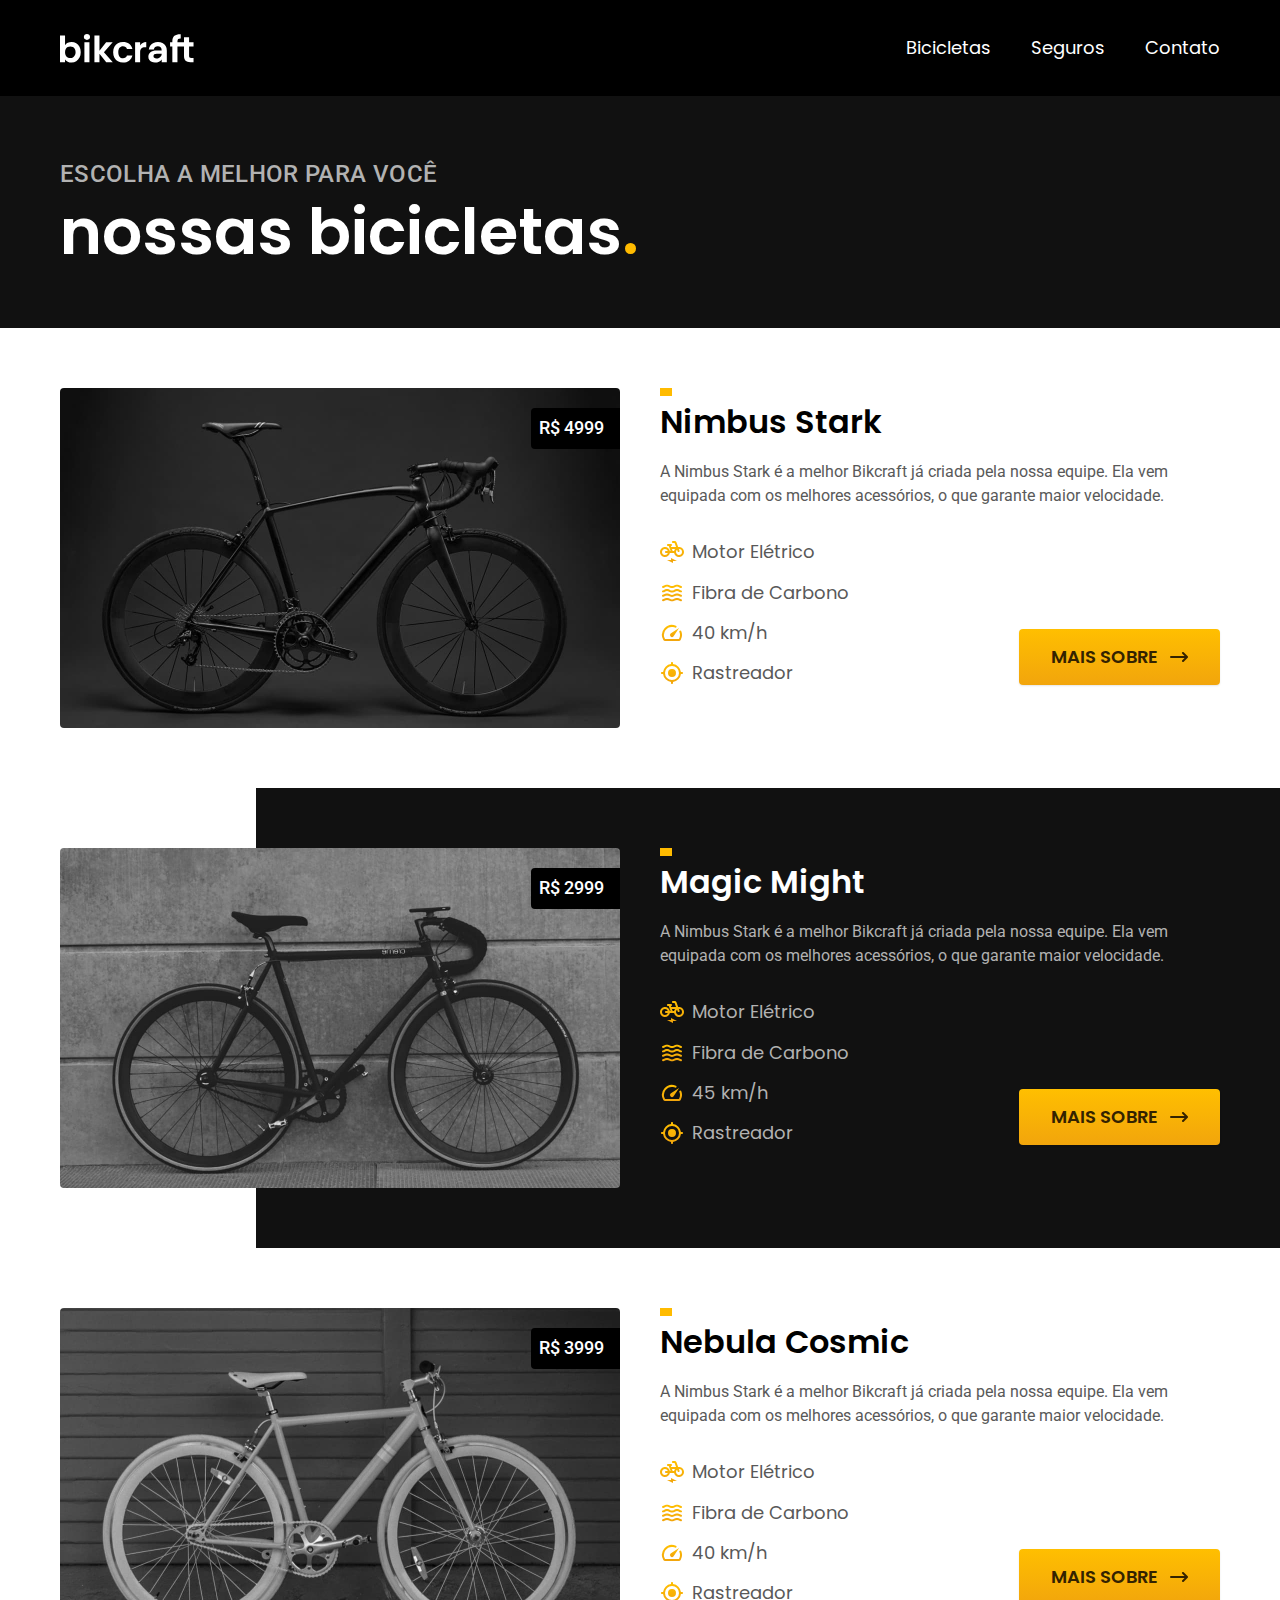
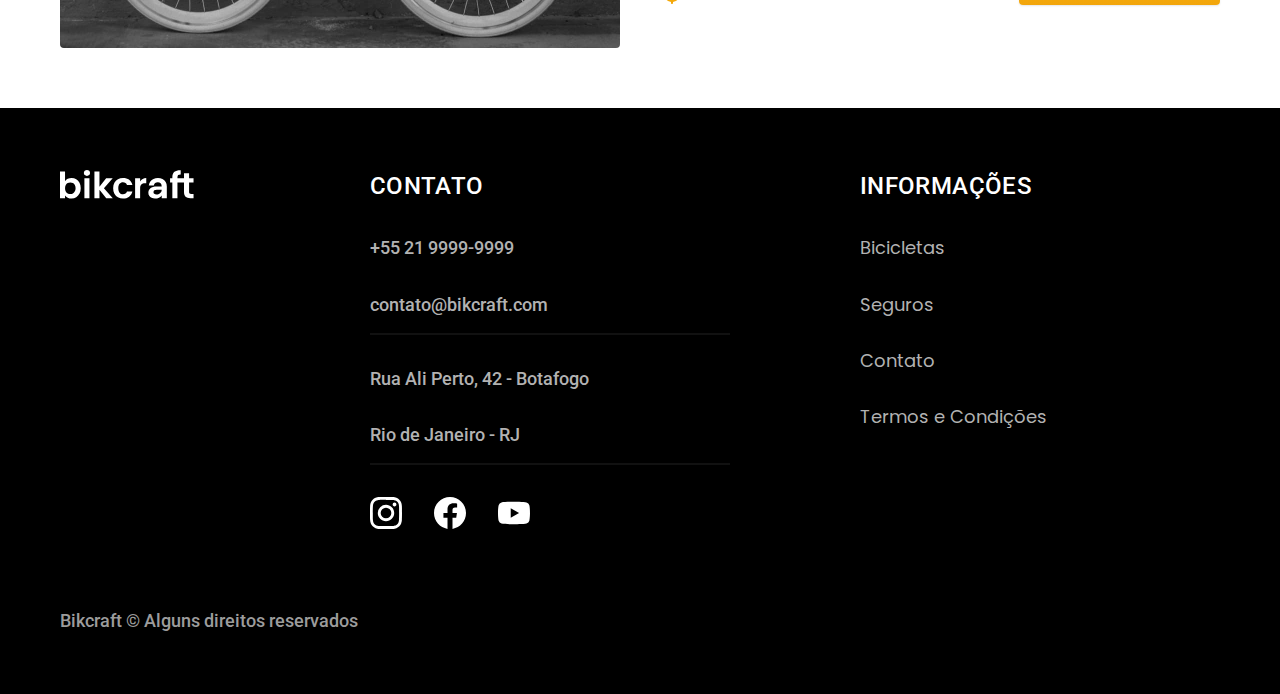
==== bicicletas.html @ 2bfe0961 "bicicletas, seguros, termos" ====
<!DOCTYPE html>
<html lang="pt-br">

<head>
  <meta charset="UTF-8">
  <meta name="viewport" content="width=device-width, initial-scale=1.0">
  <meta name="description" content="Termos e condições.">

  <link rel="stylesheet" href="./css/style.css">
  <link rel="preconnect" href="https://fonts.googleapis.com">
  <link rel="preconnect" href="https://fonts.gstatic.com" crossorigin>
  <link href="https://fonts.googleapis.com/css2?family=Merriweather:ital,wght@1,900&family=Poppins:wght@400;600&family=Roboto:wght@400;500&display=swap" rel="stylesheet">
  <title>Bicicletas | Bikcraft</title>
</head>

<body id="bicicletas">
  <header class="header-bg">
    <div class="header container">
      <a href="./"><img src="./img/bikcraft.svg" alt="Bikcraft"></a>
      <nav aria-label="primaria">
        <ul class="header-menu font-1-m cor-0">
          <li><a href="./bicicletas.html">Bicicletas</a></li>
          <li><a href="./seguros.html">Seguros</a></li>
          <li><a href="./contato.html">Contato</a></li>
        </ul>
      </nav>
    </div>
  </header>

  <main>
    <div class="titulo-bg">
      <div class="titulo container">
        <p class="font-2-l-b cor-5">escolha a melhor para você</p>
        <h1 class="font-1-xxl cor-0">nossas bicicletas<span class="cor-p1">.</span></h1>
      </div>
    </div>

    <div class="bicicletas container">
      <div class="bicicletas-img">
        <img src="./img/bicicletas/nimbus.jpg" alt="bicicleta preta">
        <span class="font-2-m cor-0">R$ 4999</span>
      </div>
      <div class="bicicletas-conteudo">
        <h2 class="font-1-xl">Nimbus Stark</h2>
        <p class="font-2-s cor-8">A Nimbus Stark é a melhor Bikcraft já criada pela nossa equipe. Ela vem equipada com os melhores acessórios, o que garante maior velocidade.</p>
        <ul class="font-1-m cor-8">
          <li><img src="./img/icones/eletrica.svg" alt="">Motor Elétrico</li>
          <li><img src="./img/icones/carbono.svg" alt="">Fibra de Carbono</li>
          <li><img src="./img/icones/velocidade.svg" alt="">40 km/h</li>
          <li><img src="./img/icones/rastreador.svg" alt="">Rastreador</li>
        </ul>
        <a class="botao seta" href="./bicicletas/nimbus.html">Mais sobre</a>
      </div>
    </div>

    <div class="bicicletas-bg">
      <div class="bicicletas container">
        <div class="bicicletas-img">
          <img src="./img/bicicletas/magic.jpg" alt="bicicleta preta">
          <span class="font-2-m cor-0">R$ 2999</span>
        </div>
        <div class="bicicletas-conteudo">
          <h2 class="font-1-xl cor-0">Magic Might</h2>
          <p class="font-2-s cor-5">A Nimbus Stark é a melhor Bikcraft já criada pela nossa equipe. Ela vem equipada com os melhores acessórios, o que garante maior velocidade.</p>
          <ul class="font-1-m cor-5">
            <li><img src="./img/icones/eletrica.svg" alt="">Motor Elétrico</li>
            <li><img src="./img/icones/carbono.svg" alt="">Fibra de Carbono</li>
            <li><img src="./img/icones/velocidade.svg" alt="">45 km/h</li>
            <li><img src="./img/icones/rastreador.svg" alt="">Rastreador</li>
          </ul>
          <a class="botao seta" href="./bicicletas/magic.html">Mais sobre</a>
        </div>
      </div>
    </div>

    <div class="bicicletas container">
      <div class="bicicletas-img">
        <img src="./img/bicicletas/nebula.jpg" alt="bicicleta preta">
        <span class="font-2-m cor-0">R$ 3999</span>
      </div>
      <div class="bicicletas-conteudo">
        <h2 class="font-1-xl">Nebula Cosmic</h2>
        <p class="font-2-s cor-8">A Nimbus Stark é a melhor Bikcraft já criada pela nossa equipe. Ela vem equipada com os melhores acessórios, o que garante maior velocidade.</p>
        <ul class="font-1-m cor-8">
          <li><img src="./img/icones/eletrica.svg" alt="">Motor Elétrico</li>
          <li><img src="./img/icones/carbono.svg" alt="">Fibra de Carbono</li>
          <li><img src="./img/icones/velocidade.svg" alt="">40 km/h</li>
          <li><img src="./img/icones/rastreador.svg" alt="">Rastreador</li>
        </ul>
        <a class="botao seta" href="./bicicletas/nebula.html">Mais sobre</a>
      </div>
    </div>
    </div>


  </main>

  <footer class="footer-bg">
    <div class="footer container">
      <img src="./img/bikcraft.svg" alt="Bikcraft">
      <div class="footer-contato">
        <h3 class="font-2-l-b cor-0">Contato</h3>
        <ul class="font-2-m cor-5">
          <li><a href="tel:+5571999999999">+55 21 9999-9999</a></li>
          <li><a href="mailto:contato@bikcraft.com">contato@bikcraft.com</a></li>
          <li>Rua Ali Perto, 42 - Botafogo</li>
          <li>Rio de Janeiro - RJ</li>
        </ul>
        <div class="footer-redes">
          <a href="./"><img src="./img/redes/instagram.svg" alt="Instagram"></a>
          <a href="./"><img src="./img/redes/facebook.svg" alt="Facebook"></a>
          <a href="./"><img src="./img/redes/youtube.svg" alt="Youtube"></a>
        </div>
      </div>

      <div class="footer-informacoes">
        <h3 class="font-2-l-b cor-0">Informações</h3>
        <nav>
          <ul class="font-1-m cor-5">
            <li><a href="./bicicletas.html">Bicicletas</a></li>
            <li><a href="./seguros.html">Seguros</a></li>
            <li><a href="./contato.html">Contato</a></li>
            <li><a href="./termos.html">Termos e Condições</a></li>
          </ul>
        </nav>
      </div>

      <p class="footer-copy font-2-m cor-6">Bikcraft &copy; Alguns direitos reservados</p>
    </div>

  </footer>
</body>

</html>
---- css/style.css ----
@import "./global/global.css";
@import "./utilidades/tipografia.css";
@import "./global/header.css";
@import "./global/footer.css";

@import "./utilidades/cores.css";

/* utilidades */
@import "./utilidades/componentes.css";

/* Home */
@import "./home/introducao.css";
@import "./home/tecnologia.css";
@import "./home/parceiros.css";
@import "./home/depoimento.css";

/* bicicletas */
@import "./bicicletas/bicicletas-lista.css";
@import "./bicicletas/bicicletas.css";

/* seguros */
@import "./seguros/seguros.css";
@import "./seguros/vantagens.css";
@import "./seguros/perguntas.css";

/* termos */
@import "./termos/termos.css";
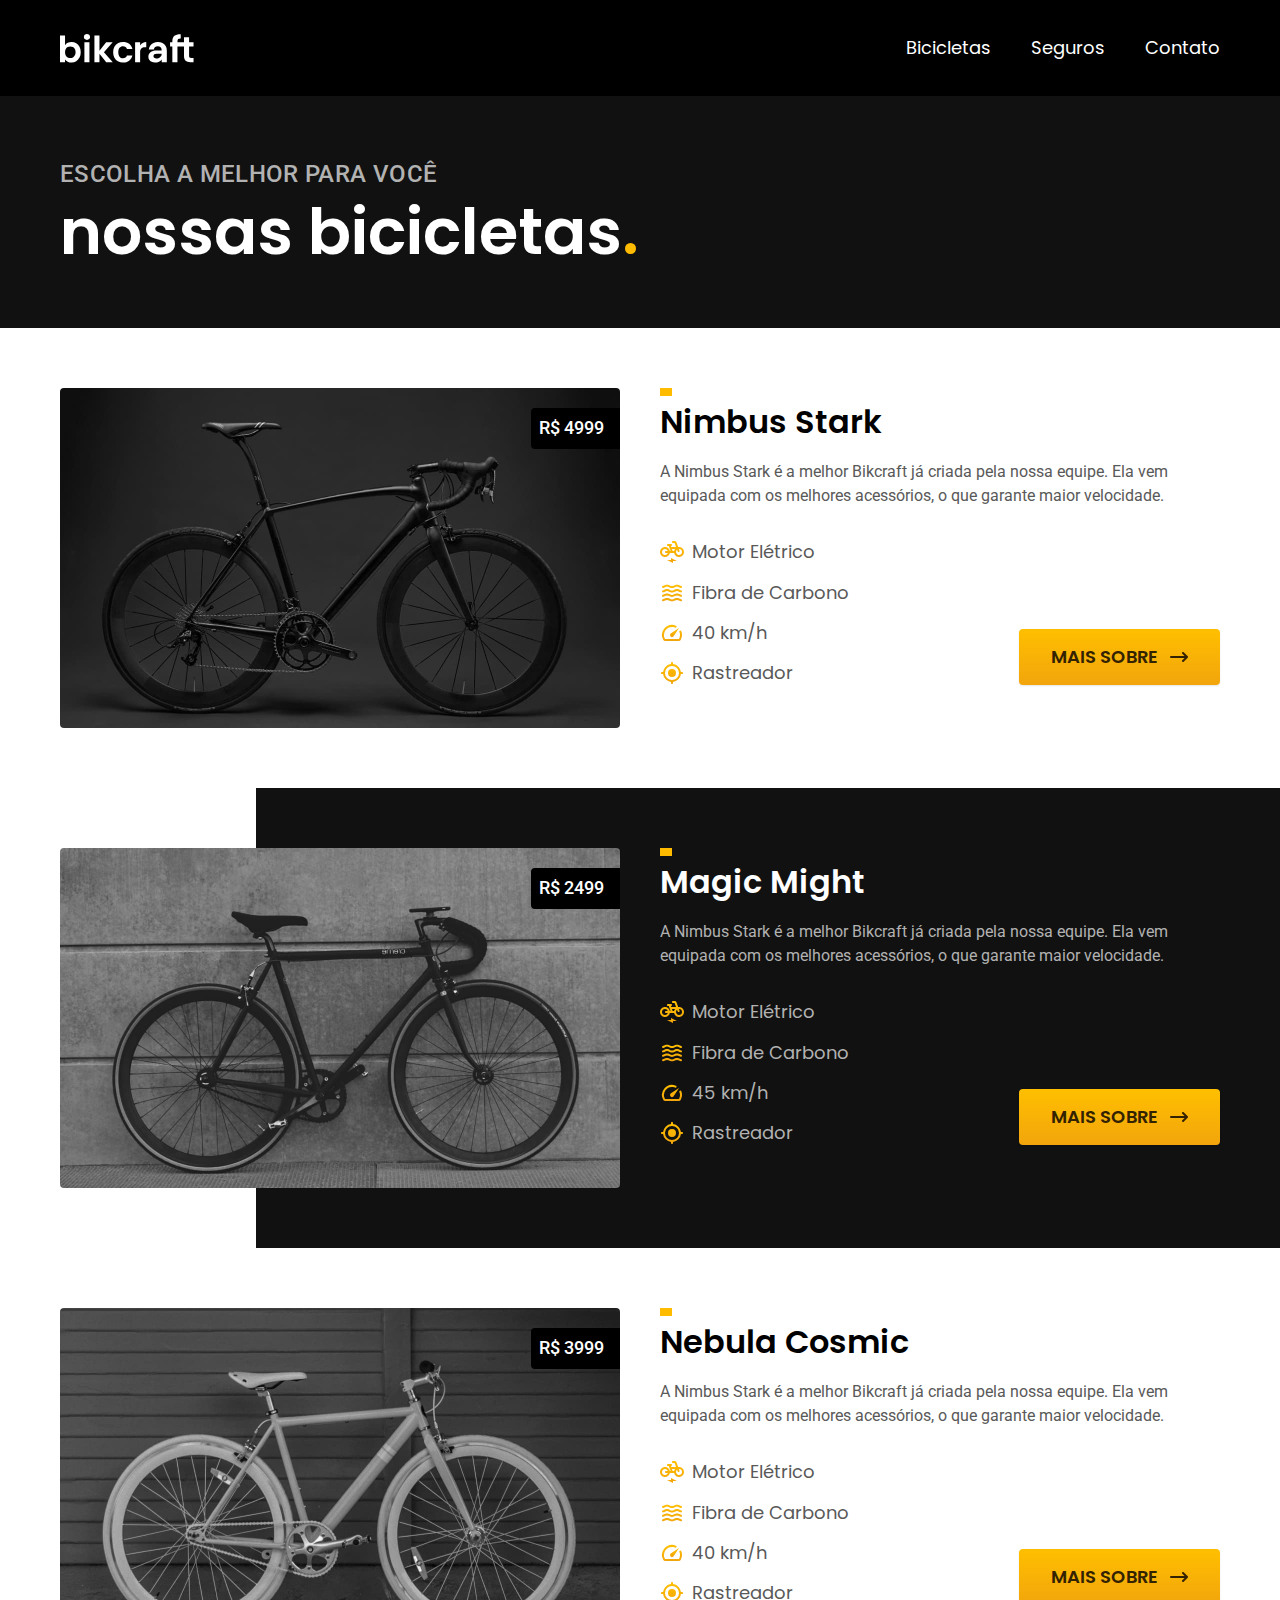
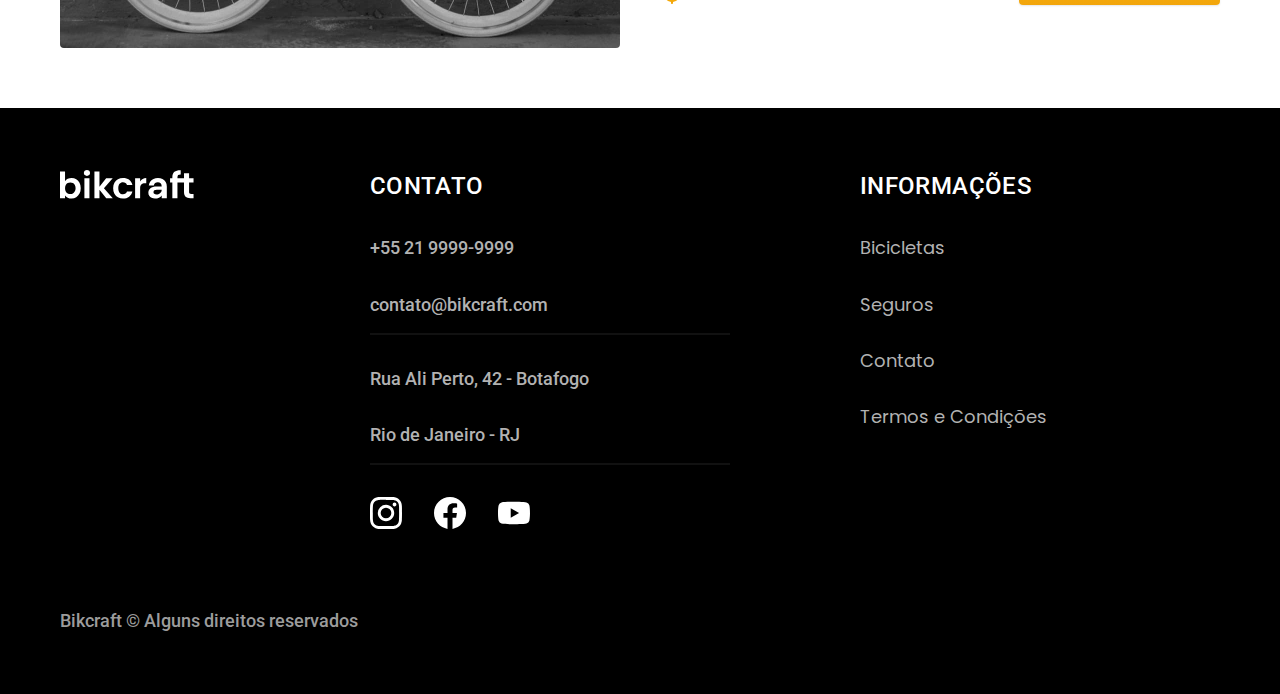
==== commit 6b59a299: "update" ====
--- a/bicicletas.html
+++ b/bicicletas.html
@@ -57,7 +57,7 @@
       <div class="bicicletas container">
         <div class="bicicletas-img">
           <img src="./img/bicicletas/magic.jpg" alt="bicicleta preta">
-          <span class="font-2-m cor-0">R$ 2999</span>
+          <span class="font-2-m cor-0">R$ 2499</span>
         </div>
         <div class="bicicletas-conteudo">
           <h2 class="font-1-xl cor-0">Magic Might</h2>
--- a/css/style.css
+++ b/css/style.css
@@ -7,6 +7,7 @@
 
 /* utilidades */
 @import "./utilidades/componentes.css";
+@import "./utilidades/formulario.css";
 
 /* Home */
 @import "./home/introducao.css";
@@ -18,6 +19,10 @@
 @import "./bicicletas/bicicletas-lista.css";
 @import "./bicicletas/bicicletas.css";
 
+/* bicicleta */
+@import "./bicicleta/bicicleta.css";
+@import "./bicicleta/seguro.css";
+
 /* seguros */
 @import "./seguros/seguros.css";
 @import "./seguros/vantagens.css";
@@ -25,3 +30,7 @@
 
 /* termos */
 @import "./termos/termos.css";
+
+/* contato */
+@import "./contato/contato.css";
+@import "./contato/lojas.css";
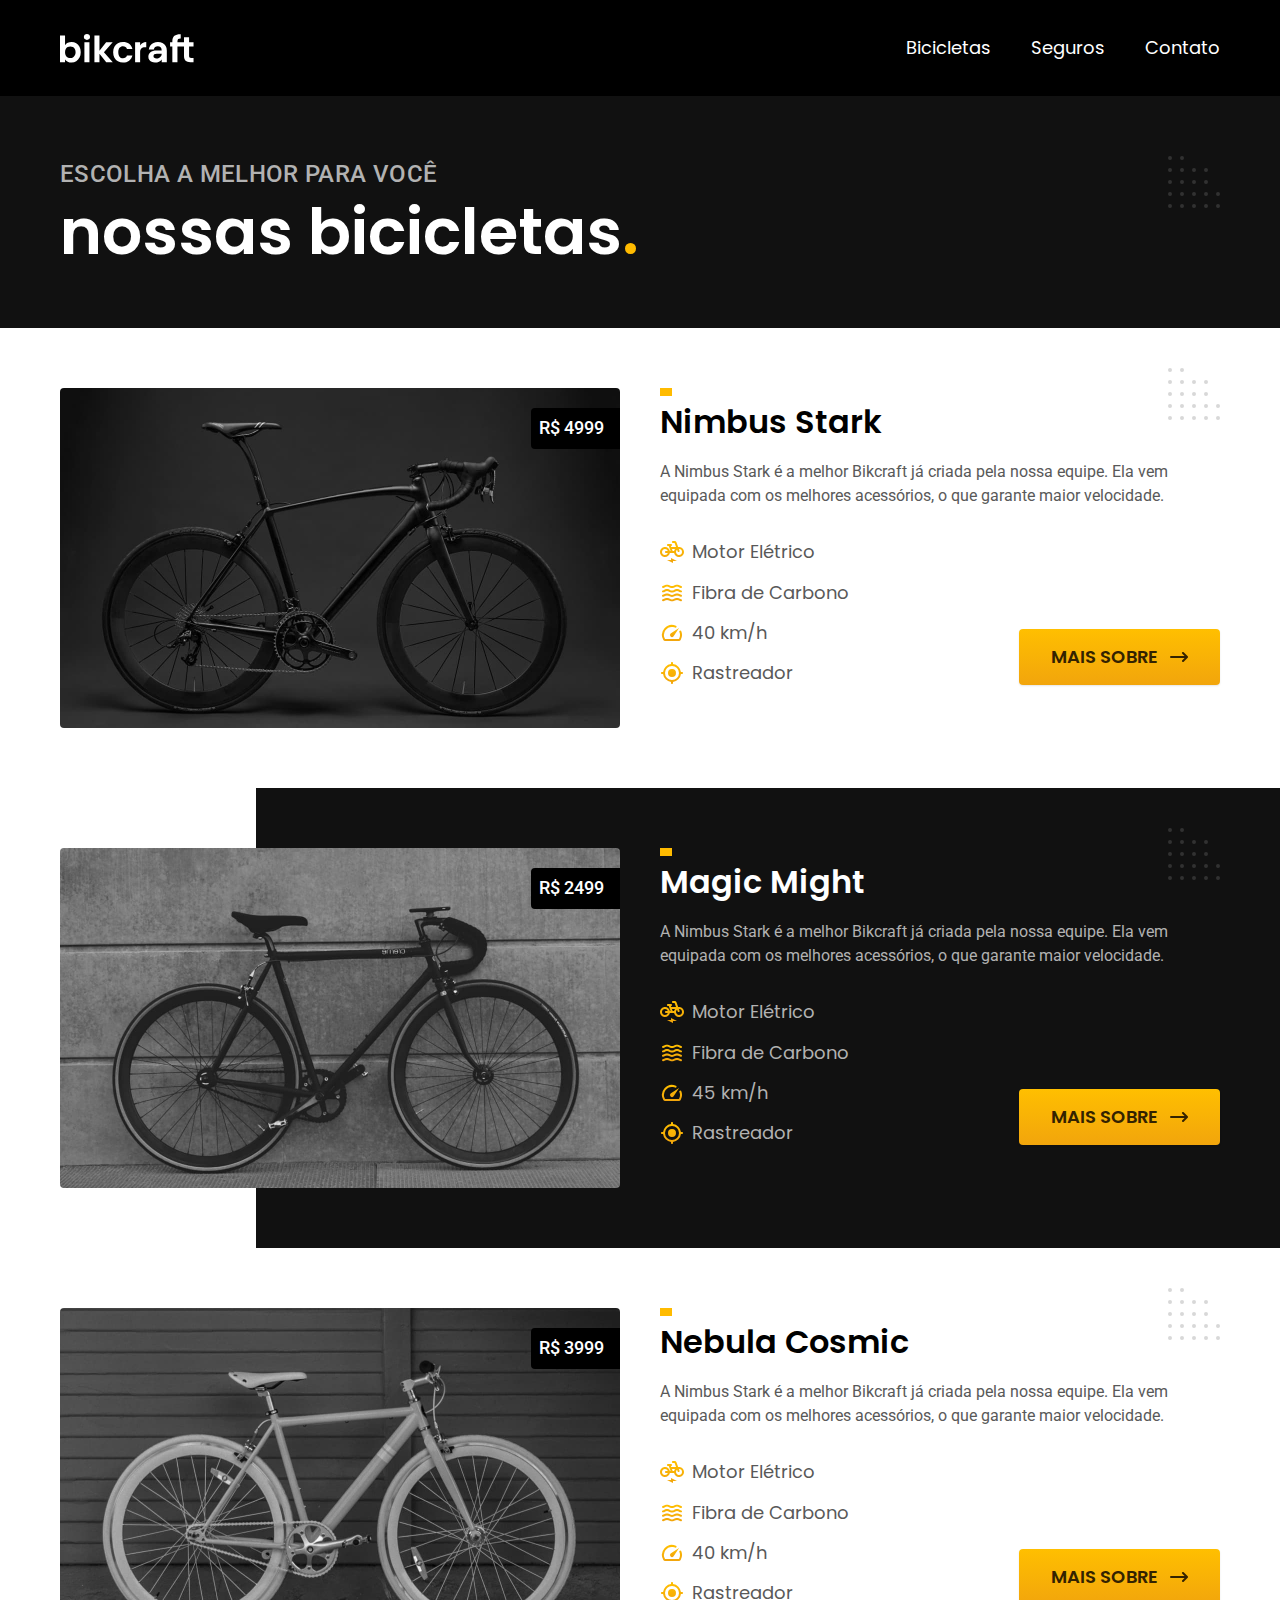
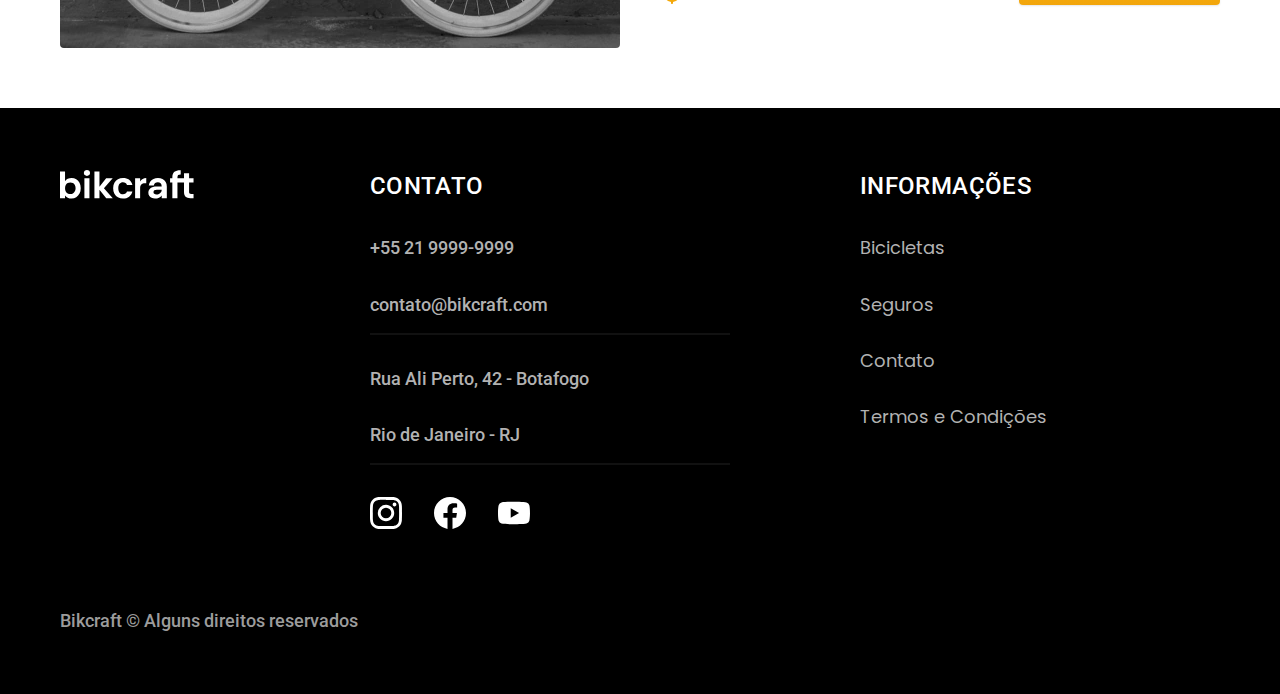
==== commit 413467e4: "orcamento, final" ====
--- a/bicicletas.html
+++ b/bicicletas.html
@@ -6,6 +6,7 @@
   <meta name="viewport" content="width=device-width, initial-scale=1.0">
   <meta name="description" content="Termos e condições.">
 
+  <link rel="preload" href="./css/style.css" as="style">
   <link rel="stylesheet" href="./css/style.css">
   <link rel="preconnect" href="https://fonts.googleapis.com">
   <link rel="preconnect" href="https://fonts.gstatic.com" crossorigin>
--- a/css/style.css
+++ b/css/style.css
@@ -34,3 +34,6 @@
 /* contato */
 @import "./contato/contato.css";
 @import "./contato/lojas.css";
+
+/* orcamento */
+@import "./orcamento/orcamento.css";
--- a/css/style.css
+++ b/css/style.css
@@ -34,3 +34,6 @@
 /* contato */
 @import "./contato/contato.css";
 @import "./contato/lojas.css";
+
+/* orcamento */
+@import "./orcamento/orcamento.css";
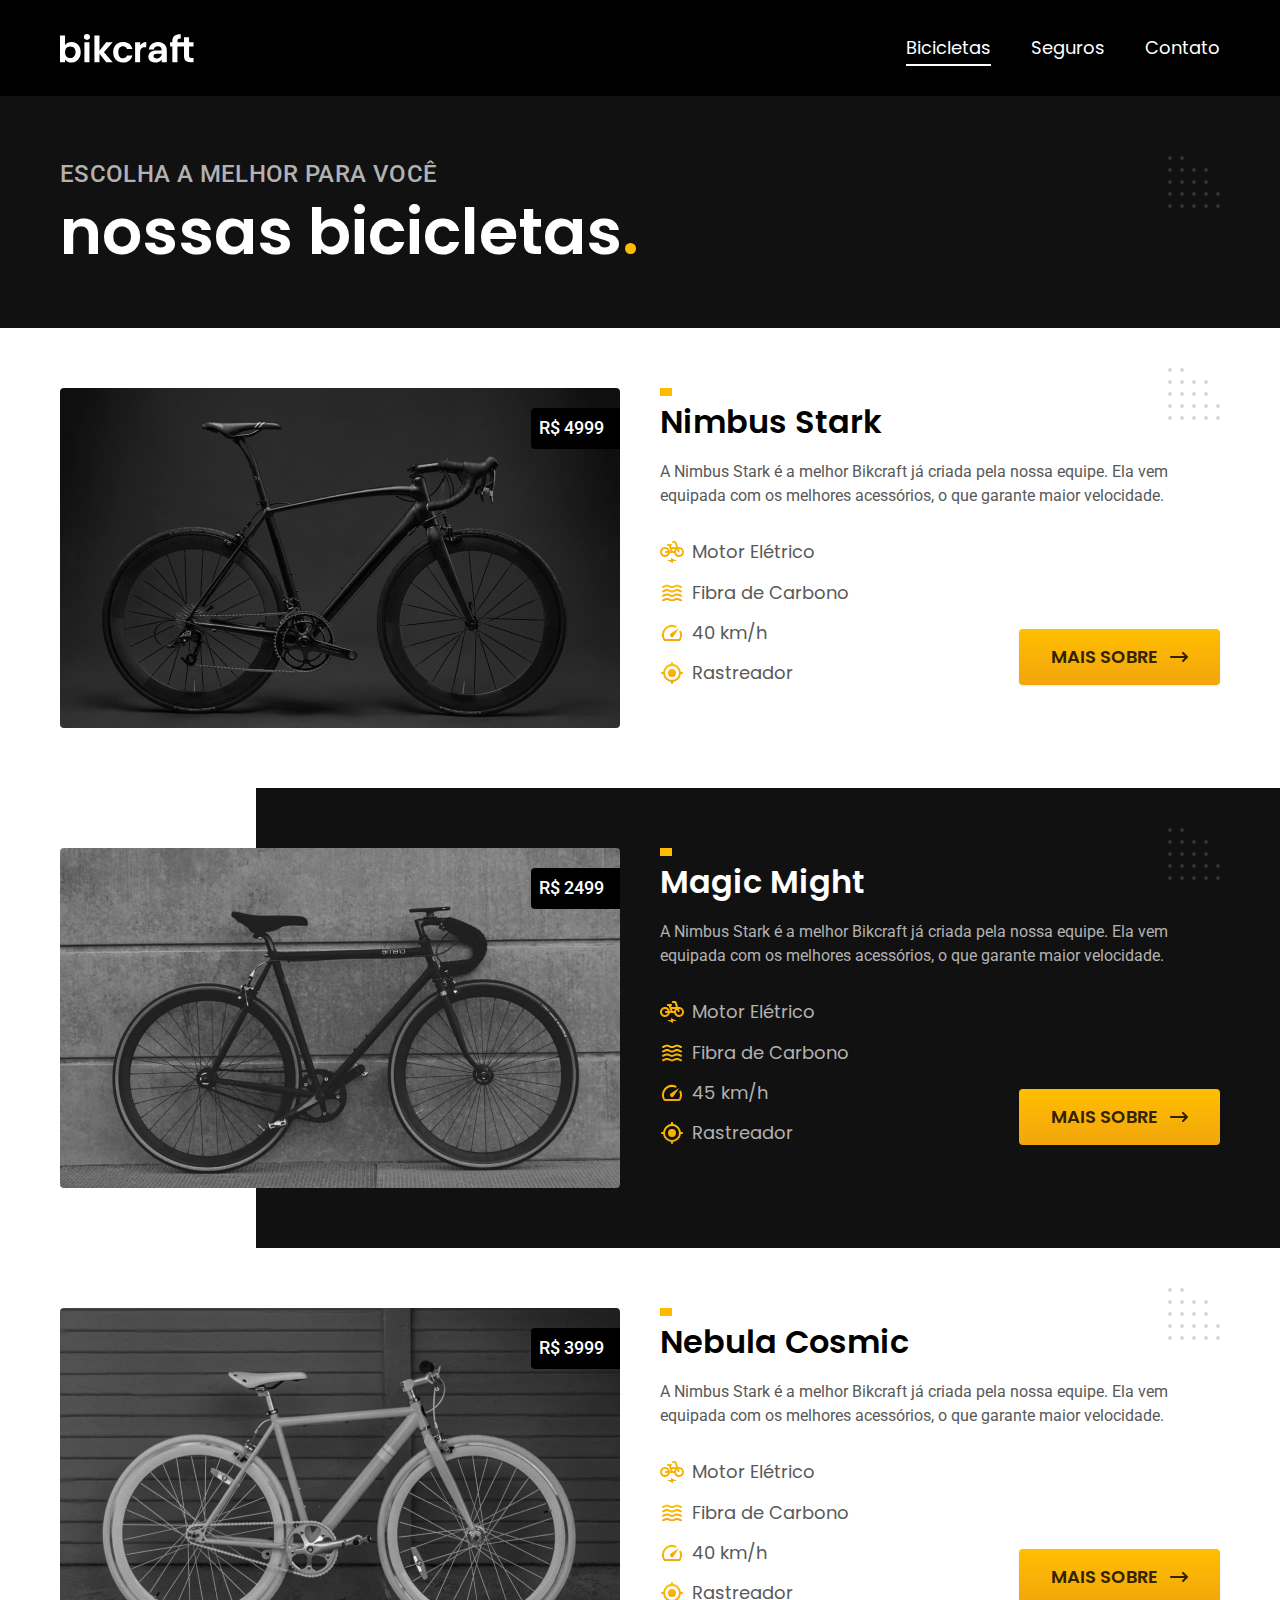
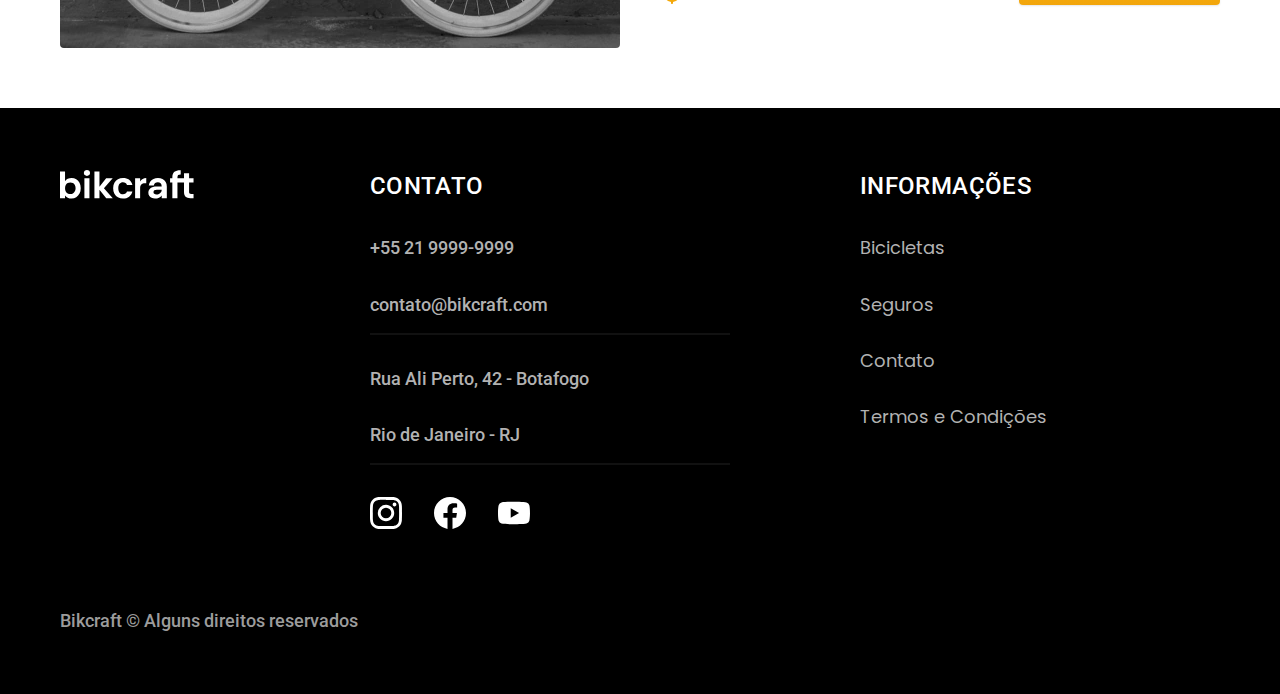
==== commit 50b10b13: "updates" ====
--- a/bicicletas.html
+++ b/bicicletas.html
@@ -12,6 +12,8 @@
   <link rel="preconnect" href="https://fonts.gstatic.com" crossorigin>
   <link href="https://fonts.googleapis.com/css2?family=Merriweather:ital,wght@1,900&family=Poppins:wght@400;600&family=Roboto:wght@400;500&display=swap" rel="stylesheet">
   <title>Bicicletas | Bikcraft</title>
+  <script>document.documentElement, classList.add("js")</script>
+  <script>document.documentElement.classList.add('js')</script>
 </head>
 
 <body id="bicicletas">
@@ -26,6 +28,7 @@
         </ul>
       </nav>
     </div>
+    <script>document.documentElement, classList.add("js")</script>
   </header>
 
   <main>
@@ -130,6 +133,7 @@
     </div>
 
   </footer>
+  <script src="./js/script.js"></script>
 </body>
 
 </html>--- a/css/style.css
+++ b/css/style.css
@@ -8,6 +8,7 @@
 /* utilidades */
 @import "./utilidades/componentes.css";
 @import "./utilidades/formulario.css";
+@import "./utilidades/animacao.css";
 
 /* Home */
 @import "./home/introducao.css";
--- a/css/style.css
+++ b/css/style.css
@@ -8,6 +8,7 @@
 /* utilidades */
 @import "./utilidades/componentes.css";
 @import "./utilidades/formulario.css";
+@import "./utilidades/animacao.css";
 
 /* Home */
 @import "./home/introducao.css";
